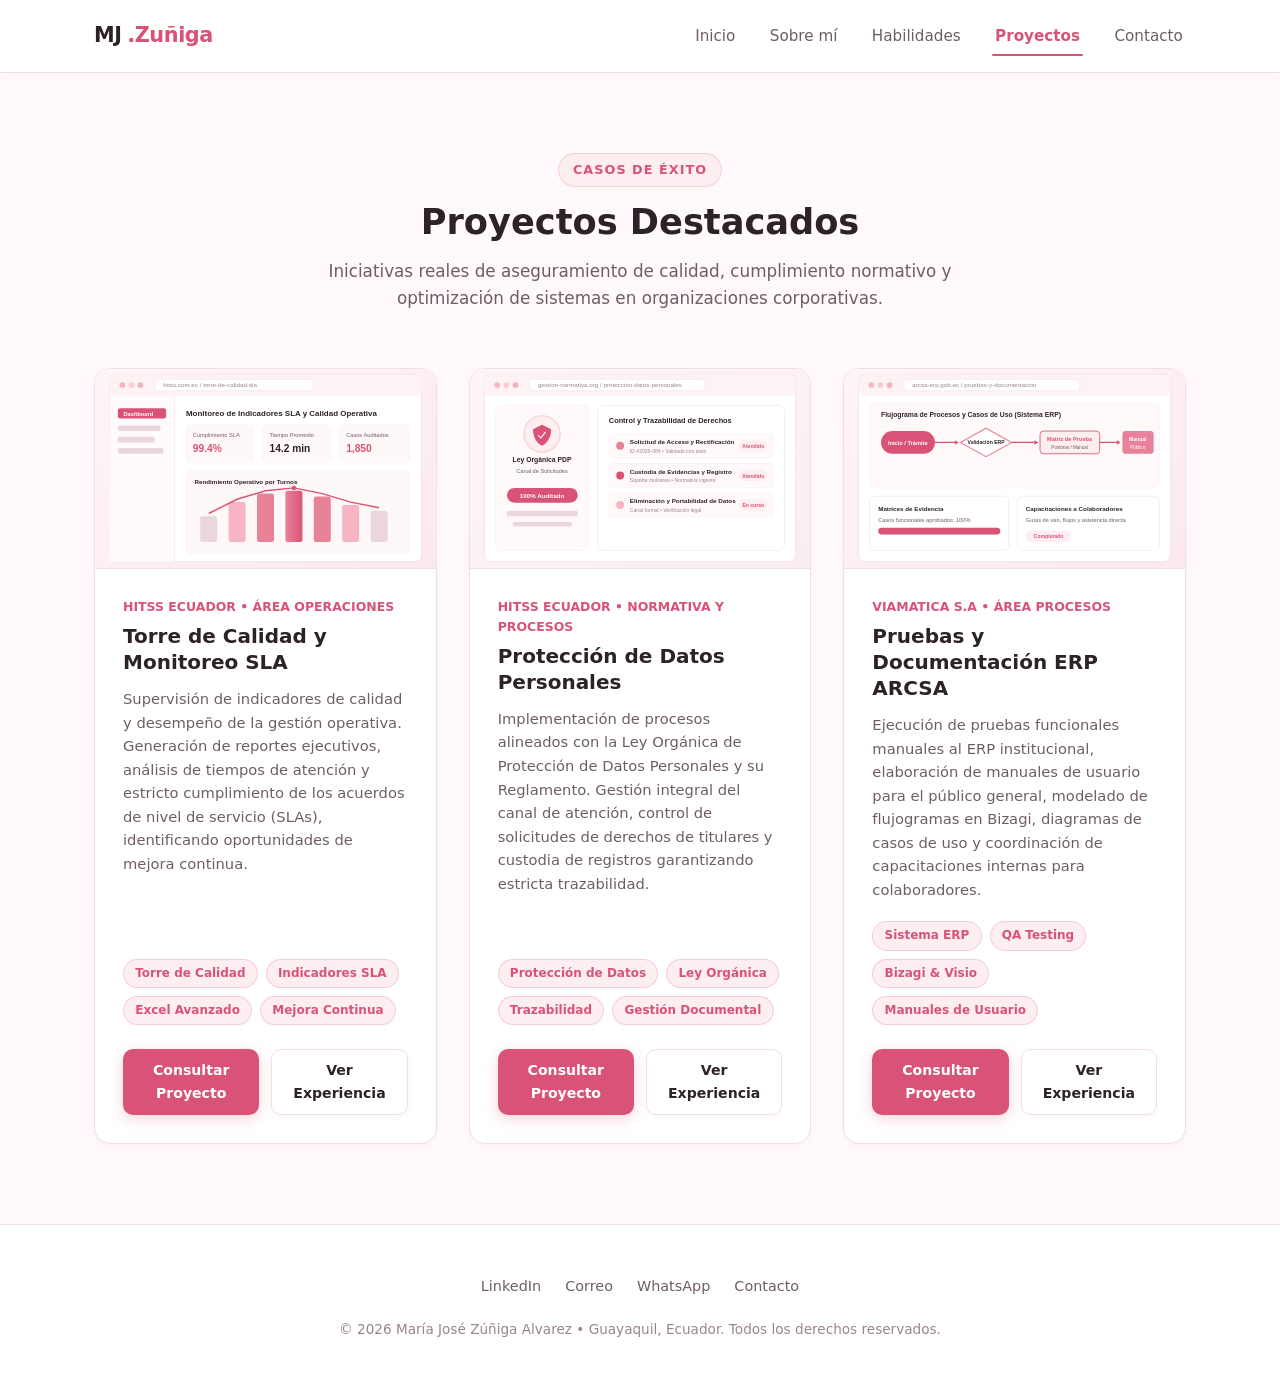
==== projects.html @ 6be6c466 "Primer commit" ====
<!DOCTYPE html>
<html lang="es">
<head>
  <meta charset="UTF-8">
  <meta name="viewport" content="width=device-width, initial-scale=1.0">
  <meta name="description" content="Proyectos destacados de gestión de calidad, procesos y tecnología de María José Zúñiga Alvarez">
  <title>Proyectos | María José Zúñiga Alvarez</title>
  
  <!-- Hojas de estilo oficiales (global.css primero, luego pages.css) -->
  <link rel="stylesheet" href="css/global.css">
  <link rel="stylesheet" href="css/pages.css">
</head>
<body>

  <!-- Encabezado y Barra de Navegación Oficial -->
  <header class="site-header">
    <nav class="navbar container">
      <!-- Logotipo -->
      <a href="index.html" class="logo">
        MJ<span>.Zuñiga</span>
      </a>

      <!-- Botón de Menú Móvil (Hamburguesa) -->
      <button class="menu-toggle" id="menu-toggle" aria-label="Abrir menú de navegación" aria-expanded="false">
        <span></span>
        <span></span>
        <span></span>
      </button>

      <!-- Lista de Enlaces de Navegación -->
      <ul class="nav-menu" id="nav-menu">
        <li><a href="index.html" class="nav-link">Inicio</a></li>
        <li><a href="about.html" class="nav-link">Sobre mí</a></li>
        <li><a href="skills.html" class="nav-link">Habilidades</a></li>
        <li><a href="projects.html" class="nav-link">Proyectos</a></li>
        <li><a href="contact.html" class="nav-link">Contacto</a></li>
      </ul>
    </nav>
  </header>

  <!-- Contenido Principal: Proyectos -->
  <main class="section">
    <div class="container">
      <header class="section-header">
        <span class="section-tag">Casos de Éxito</span>
        <h1 class="section-title">Proyectos Destacados</h1>
        <p class="section-description">
          Iniciativas reales de aseguramiento de calidad, cumplimiento normativo y optimización de sistemas en organizaciones corporativas.
        </p>
      </header>

      <!-- Cuadrícula de Proyectos -->
      <div class="projects-grid">
        <!-- Proyecto 1: Torre de Calidad -->
        <article class="project-card">
          <div class="project-img-wrapper">
            <img src="assets/img/project1.svg" alt="Monitoreo de Torre de Calidad Operativa" class="project-img">
          </div>
          <div class="project-content">
            <span class="project-context">Hitss Ecuador • Área Operaciones</span>
            <h2 class="project-title">Torre de Calidad y Monitoreo SLA</h2>
            <p class="project-description">
              Supervisión de indicadores de calidad y desempeño de la gestión operativa. Generación de reportes ejecutivos, análisis de tiempos de atención y estricto cumplimiento de los acuerdos de nivel de servicio (SLAs), identificando oportunidades de mejora continua.
            </p>
            <div class="project-tech">
              <span class="badge">Torre de Calidad</span>
              <span class="badge">Indicadores SLA</span>
              <span class="badge">Excel Avanzado</span>
              <span class="badge">Mejora Continua</span>
            </div>
            <div class="project-links">
              <a href="contact.html" class="btn btn-primary">Consultar Proyecto</a>
              <a href="about.html" class="btn btn-outline">Ver Experiencia</a>
            </div>
          </div>
        </article>

        <!-- Proyecto 2: Protección de Datos -->
        <article class="project-card">
          <div class="project-img-wrapper">
            <img src="assets/img/project2.svg" alt="Implementación de Ley Orgánica de Protección de Datos" class="project-img">
          </div>
          <div class="project-content">
            <span class="project-context">Hitss Ecuador • Normativa y Procesos</span>
            <h2 class="project-title">Protección de Datos Personales</h2>
            <p class="project-description">
              Implementación de procesos alineados con la Ley Orgánica de Protección de Datos Personales y su Reglamento. Gestión integral del canal de atención, control de solicitudes de derechos de titulares y custodia de registros garantizando estricta trazabilidad.
            </p>
            <div class="project-tech">
              <span class="badge">Protección de Datos</span>
              <span class="badge">Ley Orgánica</span>
              <span class="badge">Trazabilidad</span>
              <span class="badge">Gestión Documental</span>
            </div>
            <div class="project-links">
              <a href="contact.html" class="btn btn-primary">Consultar Proyecto</a>
              <a href="about.html" class="btn btn-outline">Ver Experiencia</a>
            </div>
          </div>
        </article>

        <!-- Proyecto 3: ERP ARCSA -->
        <article class="project-card">
          <div class="project-img-wrapper">
            <img src="assets/img/project3.svg" alt="Pruebas y Documentación del ERP Institucional ARCSA" class="project-img">
          </div>
          <div class="project-content">
            <span class="project-context">Viamatica S.A • Área Procesos</span>
            <h2 class="project-title">Pruebas y Documentación ERP ARCSA</h2>
            <p class="project-description">
              Ejecución de pruebas funcionales manuales al ERP institucional, elaboración de manuales de usuario para el público general, modelado de flujogramas en Bizagi, diagramas de casos de uso y coordinación de capacitaciones internas para colaboradores.
            </p>
            <div class="project-tech">
              <span class="badge">Sistema ERP</span>
              <span class="badge">QA Testing</span>
              <span class="badge">Bizagi &amp; Visio</span>
              <span class="badge">Manuales de Usuario</span>
            </div>
            <div class="project-links">
              <a href="contact.html" class="btn btn-primary">Consultar Proyecto</a>
              <a href="about.html" class="btn btn-outline">Ver Experiencia</a>
            </div>
          </div>
        </article>
      </div>
    </div>
  </main>

  <!-- Pie de Página Oficial -->
  <footer class="site-footer">
    <div class="container footer-content">
      <ul class="footer-links">
        <li><a href="https://www.linkedin.com/in/maria-jose-zu%C3%B1iga" target="_blank" rel="noopener noreferrer">LinkedIn</a></li>
        <li><a href="mailto:Mariajosezuniga10@outlook.com">Correo</a></li>
        <li><a href="https://wa.me/593963311940" target="_blank" rel="noopener noreferrer">WhatsApp</a></li>
        <li><a href="contact.html">Contacto</a></li>
      </ul>
      <p class="footer-copy">
        &copy; <span id="current-year"></span> María José Zúñiga Alvarez • Guayaquil, Ecuador. Todos los derechos reservados.
      </p>
    </div>
  </footer>

  <!-- Script global de interacción -->
  <script src="js/main.js"></script>
</body>
</html>
---- css/global.css ----
/* ==========================================================================
   PORTAFOLIO PERSONAL - HOJA DE ESTILOS GLOBAL (css/global.css)
   Contiene: Variables (:root) en paleta rosa suave minimalista clara,
   reset, tipografía, utilidades, layout, header, navbar móvil responsiva,
   botones, badges, footer y ajustes de fuentes para móvil.
   ========================================================================== */

/* 1. Variables CSS (:root) - Paleta Minimalista Rosa Claro */
:root {
  /* Fondos claros y minimalistas */
  --color-bg: #fff9fa;             /* Fondo general cálido con toque rosita pastel */
  --color-surface: #ffffff;        /* Fondo blanco puro para tarjetas y superficies */
  --color-surface-hover: #fff0f3;  /* Hover suave para interactivos */
  --color-surface-card: #ffffff;   /* Fondo de contenedor interior */
  
  /* Tonos rosados elegantes (sin neón) */
  --color-primary: #d95376;        /* Rosa frambuesa elegante / blush intenso */
  --color-primary-hover: #c44062;  /* Tono más oscuro al pasar el cursor */
  --color-secondary: #e88299;      /* Rosa suave intermedio */
  --color-secondary-hover: #d46f87;
  --color-accent: #d95376;         /* Acento principal */
  --color-accent-soft: #fdeef1;    /* Tinte pastel suave para fondos de badges/iconos */
  
  /* Textos nítidos y de alto contraste (carbón cálido) */
  --color-text: #2d2226;          /* Texto principal oscuro elegante */
  --color-text-muted: #6e5e64;    /* Texto secundario atenuado */
  --color-text-subtle: #98858d;   /* Texto sutil / pie de página */
  
  /* Bordes suaves y delimitadores */
  --color-border: #f0dfe3;        /* Borde sutil rosado claro */
  --color-border-light: #faedf0;  /* Borde interior muy suave */
  
  /* Estados funcionales en armonía */
  --color-success: #2e8b57;       /* Verde suave para confirmación */
  --color-error: #c93b54;         /* Rojo carmín suave para errores */

  /* Tipografía */
  --font-main: system-ui, -apple-system, BlinkMacSystemFont, "Segoe UI", Roboto, "Helvetica Neue", Arial, sans-serif;
  --font-code: "SFMono-Regular", Consolas, "Liberation Mono", Menlo, Courier, monospace;

  /* Bordes y esquinas */
  --radius-sm: 6px;
  --radius-md: 10px;
  --radius-lg: 16px;
  --radius-full: 9999px;

  /* Sombras minimalistas suaves y limpias */
  --shadow-sm: 0 2px 6px rgba(217, 83, 118, 0.05);
  --shadow-md: 0 6px 20px rgba(217, 83, 118, 0.08);
  --shadow-lg: 0 12px 30px rgba(217, 83, 118, 0.12);
  --shadow-glow: 0 0 20px rgba(217, 83, 118, 0.22);

  /* Transiciones y medidas */
  --transition-fast: 0.2s ease;
  --transition-normal: 0.3s ease;
  --max-width: 1140px;
  --header-height: 72px;
}

/* 2. Reset Universal */
*,
*::before,
*::after {
  margin: 0;
  padding: 0;
  box-sizing: border-box;
}

html {
  font-family: var(--font-main);
  background-color: var(--color-bg);
  color: var(--color-text);
  line-height: 1.6;
  scroll-behavior: smooth;
}

body {
  min-height: 100vh;
  display: flex;
  flex-direction: column;
  background-color: var(--color-bg);
  overflow-x: hidden;
}

/* Para que el footer se mantenga al final en páginas con poco contenido */
main {
  flex: 1;
}

img,
svg {
  display: block;
  max-width: 100%;
}

a {
  color: inherit;
  text-decoration: none;
}

button,
input,
textarea,
select {
  font: inherit;
}

/* 3. Clases Utilitarias */
.container {
  width: 100%;
  max-width: var(--max-width);
  margin-left: auto;
  margin-right: auto;
  padding-left: 1.5rem;
  padding-right: 1.5rem;
}

.section {
  padding-top: 5rem;
  padding-bottom: 5rem;
}

.section-header {
  text-align: center;
  max-width: 680px;
  margin-left: auto;
  margin-right: auto;
  margin-bottom: 3.5rem;
}

.section-tag {
  display: inline-block;
  padding: 0.35rem 0.9rem;
  font-size: 0.8rem;
  font-weight: 700;
  letter-spacing: 0.08em;
  text-transform: uppercase;
  color: var(--color-primary);
  background-color: var(--color-accent-soft);
  border: 1px solid rgba(217, 83, 118, 0.2);
  border-radius: var(--radius-full);
  margin-bottom: 0.85rem;
}

.section-title {
  font-size: 2.2rem;
  font-weight: 800;
  line-height: 1.25;
  color: var(--color-text);
  margin-bottom: 0.85rem;
}

.section-description {
  font-size: 1.05rem;
  color: var(--color-text-muted);
}

/* Botones */
.btn {
  display: inline-flex;
  align-items: center;
  justify-content: center;
  gap: 0.5rem;
  padding: 0.75rem 1.4rem;
  font-size: 0.95rem;
  font-weight: 600;
  border-radius: var(--radius-md);
  cursor: pointer;
  border: 1px solid transparent;
  transition: all var(--transition-fast);
  text-align: center;
}

.btn-primary {
  background-color: var(--color-primary);
  color: #ffffff;
  box-shadow: 0 4px 14px rgba(217, 83, 118, 0.25);
}

.btn-primary:hover {
  background-color: var(--color-primary-hover);
  box-shadow: var(--shadow-glow);
  transform: translateY(-2px);
}

.btn-outline {
  background-color: #ffffff;
  border-color: var(--color-border);
  color: var(--color-text);
  box-shadow: var(--shadow-sm);
}

.btn-outline:hover {
  background-color: var(--color-surface-hover);
  border-color: var(--color-primary);
  color: var(--color-primary);
  transform: translateY(-2px);
}

/* Badges / Etiquetas */
.badge {
  display: inline-flex;
  align-items: center;
  padding: 0.25rem 0.7rem;
  font-size: 0.75rem;
  font-weight: 600;
  border-radius: var(--radius-full);
  background-color: var(--color-accent-soft);
  color: var(--color-primary);
  border: 1px solid rgba(217, 83, 118, 0.22);
}

/* 4. Encabezado del Sitio (Header) y Barra de Navegación (Navbar) */
.site-header {
  position: sticky;
  top: 0;
  z-index: 1000;
  background-color: rgba(255, 255, 255, 0.92);
  backdrop-filter: blur(12px);
  -webkit-backdrop-filter: blur(12px);
  border-bottom: 1px solid var(--color-border);
  box-shadow: 0 2px 10px rgba(217, 83, 118, 0.04);
}

.navbar {
  height: var(--header-height);
  display: flex;
  align-items: center;
  justify-content: space-between;
}

/* Logo */
.logo {
  font-size: 1.3rem;
  font-weight: 800;
  color: var(--color-text);
  letter-spacing: -0.02em;
  display: flex;
  align-items: center;
  gap: 0.35rem;
}

.logo span {
  color: var(--color-primary);
}

/* Botón menú móvil */
.menu-toggle {
  display: none;
  flex-direction: column;
  justify-content: space-around;
  width: 38px;
  height: 38px;
  padding: 8px;
  background-color: #ffffff;
  border: 1px solid var(--color-border);
  border-radius: var(--radius-sm);
  cursor: pointer;
  transition: all var(--transition-fast);
}

.menu-toggle:hover {
  background-color: var(--color-surface-hover);
  border-color: var(--color-primary);
}

.menu-toggle span {
  display: block;
  width: 100%;
  height: 2px;
  background-color: var(--color-text);
  border-radius: 2px;
  transition: all var(--transition-normal);
}

/* Lista de navegación */
.nav-menu {
  display: flex;
  align-items: center;
  list-style: none;
  gap: 1.75rem;
}

.nav-link {
  position: relative;
  font-size: 0.95rem;
  font-weight: 500;
  color: var(--color-text-muted);
  padding: 0.4rem 0.2rem;
  transition: color var(--transition-fast);
}

.nav-link:hover {
  color: var(--color-primary);
}

/* Enlace activo */
.nav-link.active {
  color: var(--color-primary);
  font-weight: 600;
}

.nav-link.active::after {
  content: "";
  position: absolute;
  bottom: -4px;
  left: 0;
  width: 100%;
  height: 2px;
  background-color: var(--color-primary);
  border-radius: var(--radius-full);
}

/* 5. Pie de Página (Footer) */
.site-footer {
  background-color: #ffffff;
  border-top: 1px solid var(--color-border);
  padding-top: 3rem;
  padding-bottom: 3rem;
  margin-top: auto;
}

.footer-content {
  display: flex;
  flex-direction: column;
  align-items: center;
  justify-content: center;
  gap: 1.25rem;
  text-align: center;
}

.footer-links {
  display: flex;
  gap: 1.5rem;
  list-style: none;
}

.footer-links a {
  color: var(--color-text-muted);
  font-size: 0.9rem;
  transition: color var(--transition-fast);
}

.footer-links a:hover {
  color: var(--color-primary);
}

.footer-copy {
  color: var(--color-text-subtle);
  font-size: 0.85rem;
}

/* 6. Media Queries para Header, Menú Móvil y Ajuste Reducido de Letras en Móvil */
@media (max-width: 768px) {
  /* Escala global reducida para móvil */
  html {
    font-size: 15px;
  }

  .section {
    padding-top: 3rem;
    padding-bottom: 3rem;
  }

  .section-header {
    margin-bottom: 2.25rem;
  }

  .section-tag {
    font-size: 0.72rem;
    padding: 0.25rem 0.75rem;
    letter-spacing: 0.05em;
  }

  .section-title {
    font-size: 1.55rem;
    line-height: 1.25;
    margin-bottom: 0.5rem;
  }

  .section-description {
    font-size: 0.88rem;
    line-height: 1.55;
  }

  .menu-toggle {
    display: flex;
  }

  .nav-menu {
    position: fixed;
    top: var(--header-height);
    left: 0;
    width: 100%;
    background-color: #ffffff;
    border-bottom: 1px solid var(--color-border);
    flex-direction: column;
    align-items: stretch;
    padding: 1.25rem 1.5rem;
    gap: 0.5rem;
    box-shadow: var(--shadow-lg);

    /* Oculto por defecto en móvil */
    display: none;
    opacity: 0;
    transform: translateY(-10px);
    transition: opacity var(--transition-normal), transform var(--transition-normal);
  }

  .nav-menu.open {
    display: flex;
    opacity: 1;
    transform: translateY(0);
  }

  .nav-link {
    display: block;
    padding: 0.65rem 0.85rem;
    font-size: 0.92rem;
    border-radius: var(--radius-sm);
    color: var(--color-text);
  }

  .nav-link:hover,
  .nav-link.active {
    background-color: var(--color-surface-hover);
    color: var(--color-primary);
  }

  .nav-link.active::after {
    display: none;
  }

  /* Botones más compactos en móvil */
  .btn {
    padding: 0.62rem 1.15rem;
    font-size: 0.86rem;
  }

  /* Footer en móvil */
  .footer-links a {
    font-size: 0.82rem;
  }

  .footer-copy {
    font-size: 0.78rem;
    line-height: 1.5;
  }
}

@media (max-width: 480px) {
  html {
    font-size: 14.5px;
  }

  .section-title {
    font-size: 1.4rem;
  }

  .section-description {
    font-size: 0.84rem;
  }

  .logo {
    font-size: 1.15rem;
  }
}
---- css/pages.css ----
/* ==========================================================================
   PORTAFOLIO PERSONAL - ESTILOS ESPECÍFICOS DE VISTAS (css/pages.css)
   Contiene: Estilos del contenido (<main>) para index, about, skills,
   projects y contact en paleta rosa suave minimalista clara,
   animación de rebote para la foto de perfil y reducción de tipografía en móvil.
   ========================================================================== */

/* --------------------------------------------------------------------------
   ANIMACIÓN DE REBOTE (BOUNCE) PARA LA FOTO DE PERFIL
   -------------------------------------------------------------------------- */
@keyframes bounceAvatar {
  0%, 100% {
    transform: translateY(0);
    box-shadow: 0 8px 24px rgba(217, 83, 118, 0.16), 0 2px 6px rgba(217, 83, 118, 0.08);
  }
  50% {
    transform: translateY(-15px);
    box-shadow: 0 22px 35px rgba(217, 83, 118, 0.22), 0 6px 14px rgba(217, 83, 118, 0.12);
  }
}

/* --------------------------------------------------------------------------
   1. PÁGINA: INICIO (index.html)
   -------------------------------------------------------------------------- */

/* Hero Section */
.hero {
  padding-top: 4.5rem;
  padding-bottom: 5rem;
}

.hero-grid {
  display: grid;
  grid-template-columns: 1.25fr 0.75fr;
  align-items: center;
  gap: 3.5rem;
}

.hero-greeting {
  display: inline-block;
  font-size: 0.98rem;
  font-weight: 600;
  color: var(--color-primary);
  margin-bottom: 0.75rem;
}

.hero-title {
  font-size: 2.85rem;
  font-weight: 800;
  line-height: 1.15;
  color: var(--color-text);
  margin-bottom: 1.25rem;
}

/* Degradado elegante rosa suave / frambuesa sin neón */
.hero-title .highlight {
  background: linear-gradient(135deg, #d95376 0%, #e88299 100%);
  -webkit-background-clip: text;
  -webkit-text-fill-color: transparent;
}

.hero-description {
  font-size: 1.08rem;
  color: var(--color-text-muted);
  line-height: 1.7;
  margin-bottom: 2rem;
  max-width: 560px;
}

.hero-actions {
  display: flex;
  flex-wrap: wrap;
  gap: 1rem;
}

.hero-image-wrapper {
  display: flex;
  justify-content: center;
  align-items: center;
}

/* Avatar de perfil con animación de rebote y marco circular rosado */
.hero-avatar {
  width: 280px;
  height: 280px;
  border-radius: var(--radius-full);
  object-fit: cover;
  object-position: center 15%;
  border: 4px solid #fae1e6;
  background: radial-gradient(circle, #fdeef1 0%, #ffffff 85%);
  box-shadow: 0 8px 24px rgba(217, 83, 118, 0.16);
  animation: bounceAvatar 3s ease-in-out infinite;
  transition: transform var(--transition-normal), box-shadow var(--transition-normal), border-color var(--transition-normal);
  cursor: pointer;
}

.hero-avatar:hover {
  animation-play-state: paused;
  transform: translateY(-6px) scale(1.02);
  border-color: var(--color-primary);
  box-shadow: 0 16px 32px rgba(217, 83, 118, 0.26);
}

/* Sección Resumen / Fortalezas (Highlights Grid) */
.highlights-grid {
  display: grid;
  grid-template-columns: repeat(auto-fit, minmax(280px, 1fr));
  gap: 1.75rem;
}

.highlight-card {
  background-color: var(--color-surface);
  border: 1px solid var(--color-border);
  border-radius: var(--radius-lg);
  padding: 2.25rem 2rem;
  transition: all var(--transition-normal);
  display: flex;
  flex-direction: column;
  box-shadow: var(--shadow-sm);
}

.highlight-card:hover {
  border-color: #f7ced7;
  transform: translateY(-4px);
  box-shadow: var(--shadow-md);
}

.highlight-icon {
  width: 52px;
  height: 52px;
  border-radius: var(--radius-md);
  background: var(--color-accent-soft);
  color: var(--color-primary);
  display: flex;
  align-items: center;
  justify-content: center;
  font-size: 1.5rem;
  margin-bottom: 1.5rem;
  border: 1px solid rgba(217, 83, 118, 0.18);
}

.highlight-title {
  font-size: 1.22rem;
  font-weight: 700;
  color: var(--color-text);
  margin-bottom: 0.75rem;
}

.highlight-text {
  font-size: 0.95rem;
  color: var(--color-text-muted);
  line-height: 1.6;
}

/* --------------------------------------------------------------------------
   2. PÁGINA: SOBRE MÍ (about.html)
   -------------------------------------------------------------------------- */
.about-grid {
  display: grid;
  grid-template-columns: 1fr 1fr;
  gap: 2.5rem;
  align-items: start;
}

.about-card {
  background-color: var(--color-surface);
  border: 1px solid var(--color-border);
  border-radius: var(--radius-lg);
  padding: 2.5rem;
  box-shadow: var(--shadow-sm);
}

.about-card-title {
  font-size: 1.35rem;
  font-weight: 700;
  color: var(--color-text);
  margin-bottom: 1.5rem;
  display: flex;
  align-items: center;
  gap: 0.5rem;
}

.about-bio-text {
  color: var(--color-text-muted);
  font-size: 1rem;
  line-height: 1.8;
  margin-bottom: 1.35rem;
}

.about-bio-actions {
  margin-top: 2rem;
}

/* Línea de Tiempo (Timeline) */
.timeline-list {
  list-style: none;
  position: relative;
  padding-left: 1.5rem;
}

.timeline-list::before {
  content: "";
  position: absolute;
  top: 8px;
  bottom: 8px;
  left: 0;
  width: 2px;
  background-color: var(--color-border);
}

.timeline-item {
  position: relative;
  margin-bottom: 2rem;
}

.timeline-item:last-child {
  margin-bottom: 0;
}

.timeline-item::before {
  content: "";
  position: absolute;
  top: 6px;
  left: -1.5rem;
  transform: translateX(-50%);
  width: 12px;
  height: 12px;
  border-radius: var(--radius-full);
  background-color: var(--color-primary);
  box-shadow: 0 0 0 4px rgba(217, 83, 118, 0.2);
}

.timeline-period {
  display: inline-block;
  font-size: 0.8rem;
  font-weight: 700;
  color: var(--color-primary);
  text-transform: uppercase;
  margin-bottom: 0.35rem;
}

.timeline-role {
  font-size: 1.08rem;
  font-weight: 700;
  color: var(--color-text);
  margin-bottom: 0.25rem;
}

.timeline-place {
  font-size: 0.9rem;
  font-weight: 600;
  color: var(--color-primary);
  margin-bottom: 0.5rem;
}

.timeline-description {
  font-size: 0.9rem;
  color: var(--color-text-muted);
  line-height: 1.6;
}

/* Sección de Referencias Laborales en about.html */
.references-section {
  margin-top: 3.5rem;
}

.references-grid {
  display: grid;
  grid-template-columns: repeat(auto-fit, minmax(280px, 1fr));
  gap: 1.5rem;
}

.reference-card {
  background-color: var(--color-surface);
  border: 1px solid var(--color-border);
  border-radius: var(--radius-md);
  padding: 1.5rem;
  display: flex;
  flex-direction: column;
  gap: 0.5rem;
  box-shadow: var(--shadow-sm);
  transition: all var(--transition-fast);
}

.reference-card:hover {
  border-color: #f7ced7;
  transform: translateY(-2px);
}

.reference-name {
  font-size: 1.05rem;
  font-weight: 700;
  color: var(--color-text);
}

.reference-contact {
  font-size: 0.9rem;
  color: var(--color-primary);
  font-weight: 600;
  display: flex;
  align-items: center;
  gap: 0.4rem;
}

/* --------------------------------------------------------------------------
   3. PÁGINA: HABILIDADES (skills.html)
   -------------------------------------------------------------------------- */
.skills-grid {
  display: grid;
  grid-template-columns: repeat(auto-fit, minmax(320px, 1fr));
  gap: 2rem;
}

.skill-category {
  background-color: var(--color-surface);
  border: 1px solid var(--color-border);
  border-radius: var(--radius-lg);
  padding: 2.25rem 2rem;
  box-shadow: var(--shadow-sm);
}

.category-title {
  font-size: 1.25rem;
  font-weight: 700;
  color: var(--color-text);
  margin-bottom: 1.75rem;
  display: flex;
  align-items: center;
  gap: 0.5rem;
}

.skill-items {
  display: flex;
  flex-direction: column;
  gap: 1.4rem;
}

.skill-item {
  width: 100%;
}

.skill-info {
  display: flex;
  justify-content: space-between;
  align-items: center;
  font-size: 0.92rem;
  font-weight: 600;
  color: var(--color-text);
  margin-bottom: 0.5rem;
}

.skill-percentage {
  color: var(--color-primary);
  font-family: var(--font-code);
  font-size: 0.88rem;
  font-weight: 700;
}

.progress-bar {
  width: 100%;
  height: 8px;
  background-color: var(--color-border-light);
  border-radius: var(--radius-full);
  overflow: hidden;
}

.progress-fill {
  height: 100%;
  border-radius: var(--radius-full);
  background: linear-gradient(90deg, #e88299, #d95376);
  transition: width 1s ease-in-out;
}

/* --------------------------------------------------------------------------
   4. PÁGINA: PROYECTOS (projects.html)
   -------------------------------------------------------------------------- */
.projects-grid {
  display: grid;
  grid-template-columns: repeat(auto-fit, minmax(320px, 1fr));
  gap: 2rem;
}

.project-card {
  background-color: var(--color-surface);
  border: 1px solid var(--color-border);
  border-radius: var(--radius-lg);
  overflow: hidden;
  display: flex;
  flex-direction: column;
  transition: all var(--transition-normal);
  box-shadow: var(--shadow-sm);
}

.project-card:hover {
  transform: translateY(-6px);
  border-color: #f7ced7;
  box-shadow: var(--shadow-lg);
}

.project-img-wrapper {
  position: relative;
  width: 100%;
  height: 200px;
  background-color: #fff2f5;
  overflow: hidden;
  border-bottom: 1px solid var(--color-border);
}

.project-img {
  width: 100%;
  height: 100%;
  object-fit: cover;
  transition: transform var(--transition-normal);
}

.project-card:hover .project-img {
  transform: scale(1.03);
}

.project-content {
  padding: 1.75rem;
  display: flex;
  flex-direction: column;
  flex: 1;
}

.project-context {
  display: inline-block;
  font-size: 0.78rem;
  font-weight: 700;
  text-transform: uppercase;
  color: var(--color-primary);
  margin-bottom: 0.4rem;
}

.project-title {
  font-size: 1.25rem;
  font-weight: 700;
  color: var(--color-text);
  margin-bottom: 0.75rem;
  line-height: 1.3;
}

.project-description {
  font-size: 0.92rem;
  color: var(--color-text-muted);
  line-height: 1.6;
  margin-bottom: 1.25rem;
  flex: 1;
}

.project-tech {
  display: flex;
  flex-wrap: wrap;
  gap: 0.5rem;
  margin-bottom: 1.5rem;
}

.project-links {
  display: flex;
  gap: 0.75rem;
}

.project-links .btn {
  flex: 1;
  padding: 0.6rem 1rem;
  font-size: 0.88rem;
}

/* --------------------------------------------------------------------------
   5. PÁGINA: CONTACTO (contact.html)
   -------------------------------------------------------------------------- */
.contact-grid {
  display: grid;
  grid-template-columns: 0.9fr 1.1fr;
  gap: 2.5rem;
  align-items: start;
}

/* Columna Izquierda: Tarjetas de Canales Directos */
.contact-channels {
  display: flex;
  flex-direction: column;
  gap: 1.5rem;
}

.channel-card {
  background-color: var(--color-surface);
  border: 1px solid var(--color-border);
  border-radius: var(--radius-lg);
  padding: 1.75rem;
  display: flex;
  flex-direction: column;
  gap: 1rem;
  transition: all var(--transition-fast);
  box-shadow: var(--shadow-sm);
}

.channel-card:hover {
  border-color: #f7ced7;
  box-shadow: var(--shadow-md);
}

.channel-header {
  display: flex;
  align-items: center;
  gap: 1rem;
}

.channel-icon {
  width: 44px;
  height: 44px;
  border-radius: var(--radius-md);
  background-color: var(--color-accent-soft);
  color: var(--color-primary);
  display: flex;
  align-items: center;
  justify-content: center;
  font-size: 1.3rem;
  border: 1px solid rgba(217, 83, 118, 0.16);
}

.channel-title {
  font-size: 1.08rem;
  font-weight: 700;
  color: var(--color-text);
}

.channel-info {
  font-size: 0.9rem;
  color: var(--color-text-muted);
}

.channel-actions {
  display: flex;
  gap: 0.75rem;
  flex-wrap: wrap;
}

.channel-actions .btn {
  padding: 0.55rem 1rem;
  font-size: 0.85rem;
}

/* Columna Derecha: Tarjeta del Formulario */
.contact-form-card {
  background-color: var(--color-surface);
  border: 1px solid var(--color-border);
  border-radius: var(--radius-lg);
  padding: 2.5rem;
  box-shadow: var(--shadow-sm);
}

.form-title {
  font-size: 1.35rem;
  font-weight: 700;
  color: var(--color-text);
  margin-bottom: 0.5rem;
}

.form-subtitle {
  font-size: 0.95rem;
  color: var(--color-text-muted);
  margin-bottom: 1.75rem;
}

.form-group {
  margin-bottom: 1.25rem;
}

.form-label {
  display: block;
  font-size: 0.88rem;
  font-weight: 600;
  color: var(--color-text);
  margin-bottom: 0.4rem;
}

.form-input,
.form-textarea {
  width: 100%;
  padding: 0.8rem 1rem;
  background-color: #ffffff;
  border: 1px solid var(--color-border);
  border-radius: var(--radius-md);
  color: var(--color-text);
  font-size: 0.95rem;
  transition: all var(--transition-fast);
}

.form-input:focus,
.form-textarea:focus {
  outline: none;
  border-color: var(--color-primary);
  box-shadow: 0 0 0 3px rgba(217, 83, 118, 0.15);
}

.form-textarea {
  min-height: 120px;
  resize: vertical;
}

/* Alertas de retroalimentación */
.form-feedback {
  margin-bottom: 1.25rem;
  padding: 0.85rem 1rem;
  border-radius: var(--radius-md);
  font-size: 0.9rem;
  display: none;
}

.form-feedback.error {
  display: block;
  background-color: #fff0f3;
  border: 1px solid var(--color-error);
  color: var(--color-error);
}

.form-feedback.success {
  display: block;
  background-color: #f0fdf4;
  border: 1px solid var(--color-success);
  color: var(--color-success);
}

/* Botones de acción del formulario */
.form-actions {
  display: flex;
  gap: 1rem;
  flex-wrap: wrap;
}

.form-actions .btn {
  flex: 1;
  min-width: 180px;
}

/* --------------------------------------------------------------------------
   6. RESPONSIVE DESIGN - REDUCCIÓN EXHAUSTIVA DE FUENTES EN MÓVIL
   -------------------------------------------------------------------------- */
@media (max-width: 900px) {
  .hero-grid {
    grid-template-columns: 1fr;
    text-align: center;
    gap: 2.25rem;
  }

  .hero-description {
    margin-left: auto;
    margin-right: auto;
  }

  .hero-actions {
    justify-content: center;
  }

  .about-grid,
  .contact-grid {
    grid-template-columns: 1fr;
  }
}

@media (max-width: 768px) {
  /* Hero en Móvil: Tipografía compacta y armoniosa */
  .hero {
    padding-top: 2.75rem;
    padding-bottom: 2.5rem;
  }

  .hero-greeting {
    font-size: 0.84rem;
    margin-bottom: 0.4rem;
  }

  .hero-title {
    font-size: 1.75rem;
    line-height: 1.22;
    margin-bottom: 0.85rem;
  }

  .hero-description {
    font-size: 0.88rem;
    line-height: 1.6;
    margin-bottom: 1.5rem;
    max-width: 100%;
  }

  /* Avatar más compacto para pantallas reducidas */
  .hero-avatar {
    width: 210px;
    height: 210px;
  }

  /* Fortalezas (Highlights) en Móvil */
  .highlights-grid {
    gap: 1.25rem;
  }

  .highlight-card {
    padding: 1.5rem 1.25rem;
  }

  .highlight-icon {
    width: 44px;
    height: 44px;
    font-size: 1.3rem;
    margin-bottom: 1rem;
  }

  .highlight-title {
    font-size: 1.05rem;
    margin-bottom: 0.5rem;
  }

  .highlight-text {
    font-size: 0.84rem;
    line-height: 1.55;
  }

  /* Sobre mí (About) en Móvil */
  .about-card {
    padding: 1.5rem 1.25rem;
  }

  .about-card-title {
    font-size: 1.15rem;
    margin-bottom: 1.15rem;
  }

  .about-bio-text {
    font-size: 0.86rem;
    line-height: 1.65;
    margin-bottom: 1rem;
  }

  .timeline-list {
    padding-left: 1.25rem;
  }

  .timeline-item {
    margin-bottom: 1.5rem;
  }

  .timeline-item::before {
    left: -1.25rem;
    width: 10px;
    height: 10px;
    top: 5px;
  }

  .timeline-period {
    font-size: 0.72rem;
  }

  .timeline-role {
    font-size: 0.96rem;
    line-height: 1.3;
  }

  .timeline-place {
    font-size: 0.82rem;
    margin-bottom: 0.35rem;
  }

  .timeline-description {
    font-size: 0.82rem;
    line-height: 1.55;
  }

  .reference-card {
    padding: 1.15rem;
  }

  .reference-name {
    font-size: 0.95rem;
  }

  .reference-contact {
    font-size: 0.82rem;
  }

  /* Habilidades (Skills) en Móvil */
  .skills-grid {
    gap: 1.25rem;
  }

  .skill-category {
    padding: 1.5rem 1.25rem;
  }

  .category-title {
    font-size: 1.12rem;
    margin-bottom: 1.25rem;
  }

  .skill-items {
    gap: 1.15rem;
  }

  .skill-info {
    font-size: 0.85rem;
    margin-bottom: 0.35rem;
  }

  .skill-percentage {
    font-size: 0.8rem;
  }

  /* Proyectos (Projects) en Móvil */
  .projects-grid {
    gap: 1.25rem;
  }

  .project-img-wrapper {
    height: 165px;
  }

  .project-content {
    padding: 1.25rem;
  }

  .project-context {
    font-size: 0.72rem;
    margin-bottom: 0.3rem;
  }

  .project-title {
    font-size: 1.1rem;
    margin-bottom: 0.5rem;
  }

  .project-description {
    font-size: 0.84rem;
    line-height: 1.55;
    margin-bottom: 1rem;
  }

  .project-tech {
    gap: 0.4rem;
    margin-bottom: 1.25rem;
  }

  .project-tech .badge {
    font-size: 0.68rem;
    padding: 0.2rem 0.55rem;
  }

  .project-links .btn {
    padding: 0.52rem 0.85rem;
    font-size: 0.82rem;
  }

  /* Contacto (Contact) en Móvil */
  .contact-channels {
    gap: 1.15rem;
  }

  .channel-card {
    padding: 1.35rem 1.15rem;
    gap: 0.85rem;
  }

  .channel-icon {
    width: 38px;
    height: 38px;
    font-size: 1.15rem;
  }

  .channel-title {
    font-size: 0.98rem;
  }

  .channel-info {
    font-size: 0.82rem;
  }

  .channel-actions .btn {
    padding: 0.5rem 0.85rem;
    font-size: 0.82rem;
  }

  .contact-form-card {
    padding: 1.5rem 1.25rem;
  }

  .form-title {
    font-size: 1.18rem;
  }

  .form-subtitle {
    font-size: 0.84rem;
    margin-bottom: 1.25rem;
  }

  .form-label {
    font-size: 0.82rem;
  }

  .form-input,
  .form-textarea {
    font-size: 0.86rem;
    padding: 0.7rem 0.85rem;
  }

  .form-feedback {
    font-size: 0.82rem;
    padding: 0.7rem 0.85rem;
  }

  .form-actions {
    flex-direction: column;
  }

  .form-actions .btn {
    width: 100%;
    min-width: 0;
    font-size: 0.86rem;
  }
}

@media (max-width: 480px) {
  .hero-title {
    font-size: 1.55rem;
  }

  .hero-avatar {
    width: 190px;
    height: 190px;
  }

  .hero-actions {
    flex-direction: column;
    width: 100%;
  }

  .hero-actions .btn {
    width: 100%;
  }
}
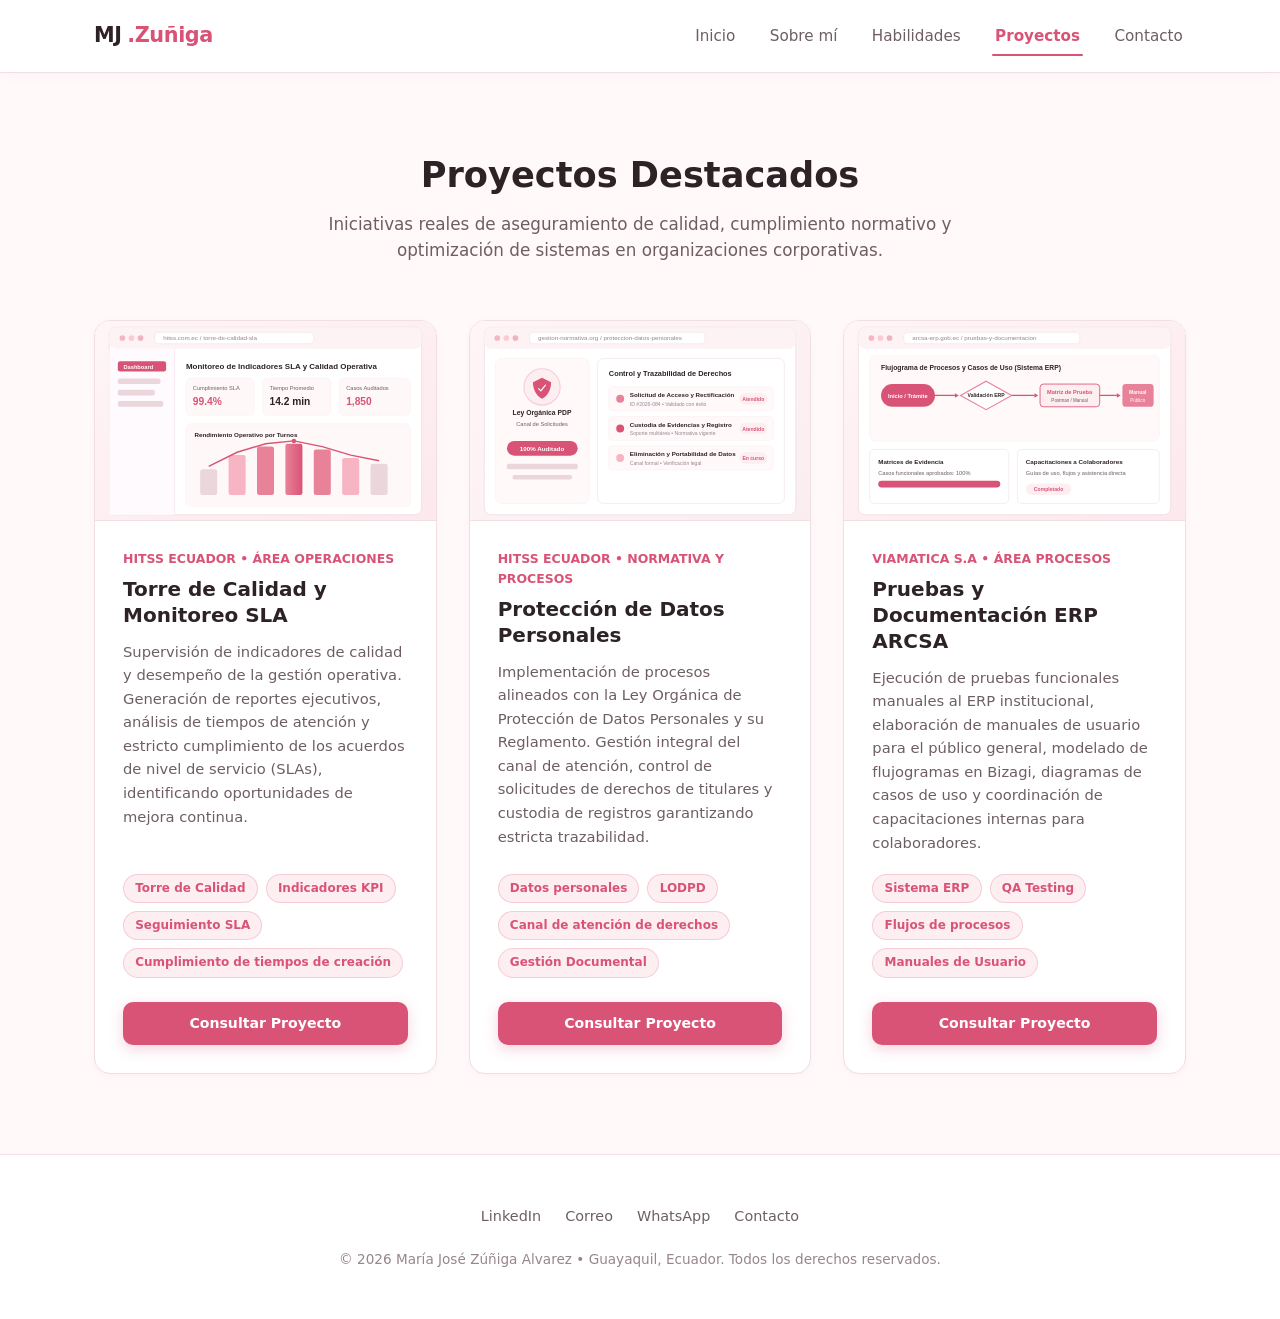
==== commit 98dd9f13: "Actualización del portafolio" ====
--- a/projects.html
+++ b/projects.html
@@ -42,7 +42,7 @@
   <main class="section">
     <div class="container">
       <header class="section-header">
-        <span class="section-tag">Casos de Éxito</span>
+        
         <h1 class="section-title">Proyectos Destacados</h1>
         <p class="section-description">
           Iniciativas reales de aseguramiento de calidad, cumplimiento normativo y optimización de sistemas en organizaciones corporativas.
@@ -64,13 +64,13 @@
             </p>
             <div class="project-tech">
               <span class="badge">Torre de Calidad</span>
-              <span class="badge">Indicadores SLA</span>
-              <span class="badge">Excel Avanzado</span>
-              <span class="badge">Mejora Continua</span>
+              <span class="badge">Indicadores KPI</span>
+              <span class="badge">Seguimiento SLA</span>
+              <span class="badge">Cumplimiento de tiempos de creación</span>
             </div>
             <div class="project-links">
               <a href="contact.html" class="btn btn-primary">Consultar Proyecto</a>
-              <a href="about.html" class="btn btn-outline">Ver Experiencia</a>
+            
             </div>
           </div>
         </article>
@@ -87,14 +87,14 @@
               Implementación de procesos alineados con la Ley Orgánica de Protección de Datos Personales y su Reglamento. Gestión integral del canal de atención, control de solicitudes de derechos de titulares y custodia de registros garantizando estricta trazabilidad.
             </p>
             <div class="project-tech">
-              <span class="badge">Protección de Datos</span>
-              <span class="badge">Ley Orgánica</span>
-              <span class="badge">Trazabilidad</span>
+              <span class="badge">Datos personales</span>
+              <span class="badge">LODPD</span>
+              <span class="badge">Canal de atención de derechos</span>
               <span class="badge">Gestión Documental</span>
             </div>
             <div class="project-links">
               <a href="contact.html" class="btn btn-primary">Consultar Proyecto</a>
-              <a href="about.html" class="btn btn-outline">Ver Experiencia</a>
+              
             </div>
           </div>
         </article>
@@ -113,12 +113,12 @@
             <div class="project-tech">
               <span class="badge">Sistema ERP</span>
               <span class="badge">QA Testing</span>
-              <span class="badge">Bizagi &amp; Visio</span>
+              <span class="badge">Flujos de procesos</span>
               <span class="badge">Manuales de Usuario</span>
             </div>
             <div class="project-links">
               <a href="contact.html" class="btn btn-primary">Consultar Proyecto</a>
-              <a href="about.html" class="btn btn-outline">Ver Experiencia</a>
+              
             </div>
           </div>
         </article>
--- a/css/pages.css
+++ b/css/pages.css
@@ -303,72 +303,122 @@
 }
 
 /* --------------------------------------------------------------------------
-   3. PÁGINA: HABILIDADES (skills.html)
+   3. PÁGINA: HABILIDADES (skills.html) - TARJETAS COMPACTAS MINIMALISTAS
    -------------------------------------------------------------------------- */
+@keyframes fillBarAnimation {
+  from {
+    width: 0;
+  }
+}
+
 .skills-grid {
   display: grid;
-  grid-template-columns: repeat(auto-fit, minmax(320px, 1fr));
-  gap: 2rem;
+  grid-template-columns: repeat(3, 1fr);
+  gap: 1rem;
+  max-width: 860px;
+  margin: 0 auto;
+  align-items: stretch;
 }
 
 .skill-category {
-  background-color: var(--color-surface);
+  background-color: #ffffff;
   border: 1px solid var(--color-border);
-  border-radius: var(--radius-lg);
-  padding: 2.25rem 2rem;
-  box-shadow: var(--shadow-sm);
+  border-radius: var(--radius-md);
+  padding: 1.1rem 1rem;
+  box-shadow: 0 2px 8px rgba(217, 83, 118, 0.03);
+  display: flex;
+  flex-direction: column;
+  transition: transform var(--transition-fast), box-shadow var(--transition-fast), border-color var(--transition-fast);
+}
+
+.skill-category:hover {
+  transform: translateY(-3px);
+  border-color: #f7ced7;
+  box-shadow: 0 6px 16px rgba(217, 83, 118, 0.08);
+}
+
+.category-header {
+  margin-bottom: 0.85rem;
+  padding-bottom: 0.5rem;
+  border-bottom: 1px solid var(--color-border-light);
+}
+
+.category-index {
+  display: inline-block;
+  font-size: 0.62rem;
+  font-weight: 800;
+  letter-spacing: 0.06em;
+  color: var(--color-primary);
+  text-transform: uppercase;
+  margin-bottom: 0.15rem;
 }
 
 .category-title {
-  font-size: 1.25rem;
+  font-size: 0.94rem;
+  font-weight: 800;
+  color: var(--color-text);
+  margin-bottom: 0.15rem;
+  line-height: 1.25;
+}
+
+.category-desc {
+  font-size: 0.72rem;
+  color: var(--color-text-muted);
+  line-height: 1.35;
+}
+
+.skill-items {
+  display: flex;
+  flex-direction: column;
+  gap: 0.7rem;
+  flex: 1;
+}
+
+.skill-item {
+  display: flex;
+  flex-direction: column;
+  transition: all var(--transition-fast);
+}
+
+.skill-info {
+  display: flex;
+  justify-content: space-between;
+  align-items: baseline;
+  margin-bottom: 0.25rem;
+}
+
+.skill-name {
+  font-size: 0.78rem;
+  font-weight: 600;
+  color: var(--color-text);
+  transition: color var(--transition-fast);
+}
+
+.skill-item:hover .skill-name {
+  color: var(--color-primary);
+}
+
+.skill-percentage {
+  font-size: 0.72rem;
   font-weight: 700;
-  color: var(--color-text);
-  margin-bottom: 1.75rem;
-  display: flex;
-  align-items: center;
-  gap: 0.5rem;
-}
-
-.skill-items {
-  display: flex;
-  flex-direction: column;
-  gap: 1.4rem;
-}
-
-.skill-item {
-  width: 100%;
-}
-
-.skill-info {
-  display: flex;
-  justify-content: space-between;
-  align-items: center;
-  font-size: 0.92rem;
-  font-weight: 600;
-  color: var(--color-text);
-  margin-bottom: 0.5rem;
-}
-
-.skill-percentage {
   color: var(--color-primary);
   font-family: var(--font-code);
-  font-size: 0.88rem;
-  font-weight: 700;
 }
 
 .progress-bar {
   width: 100%;
-  height: 8px;
-  background-color: var(--color-border-light);
+  height: 4px;
+  background-color: #fceef2;
   border-radius: var(--radius-full);
   overflow: hidden;
+  position: relative;
 }
 
 .progress-fill {
   height: 100%;
   border-radius: var(--radius-full);
-  background: linear-gradient(90deg, #e88299, #d95376);
-  transition: width 1s ease-in-out;
+  background: linear-gradient(90deg, #f7b2c2 0%, #d95376 100%);
+  animation: fillBarAnimation 1s cubic-bezier(0.25, 1, 0.5, 1) forwards;
 }
 
 /* --------------------------------------------------------------------------
@@ -779,31 +829,53 @@
     font-size: 0.82rem;
   }
 
-  /* Habilidades (Skills) en Móvil */
+  /* Habilidades (Skills) en Móvil - Tarjetas Compactas */
   .skills-grid {
-    gap: 1.25rem;
+    grid-template-columns: 1fr;
+    max-width: 480px;
+    gap: 0.85rem;
+    margin: 0 auto;
   }
 
   .skill-category {
-    padding: 1.5rem 1.25rem;
+    padding: 0.95rem 0.9rem;
+  }
+
+  .category-header {
+    margin-bottom: 0.65rem;
+    padding-bottom: 0.4rem;
+  }
+
+  .category-index {
+    font-size: 0.6rem;
   }
 
   .category-title {
-    font-size: 1.12rem;
-    margin-bottom: 1.25rem;
+    font-size: 0.88rem;
+  }
+
+  .category-desc {
+    font-size: 0.7rem;
   }
 
   .skill-items {
-    gap: 1.15rem;
+    gap: 0.6rem;
   }
 
   .skill-info {
-    font-size: 0.85rem;
-    margin-bottom: 0.35rem;
+    margin-bottom: 0.2rem;
+  }
+
+  .skill-name {
+    font-size: 0.74rem;
   }
 
   .skill-percentage {
-    font-size: 0.8rem;
+    font-size: 0.7rem;
+  }
+
+  .progress-bar {
+    height: 4px;
   }
 
   /* Proyectos (Projects) en Móvil */
